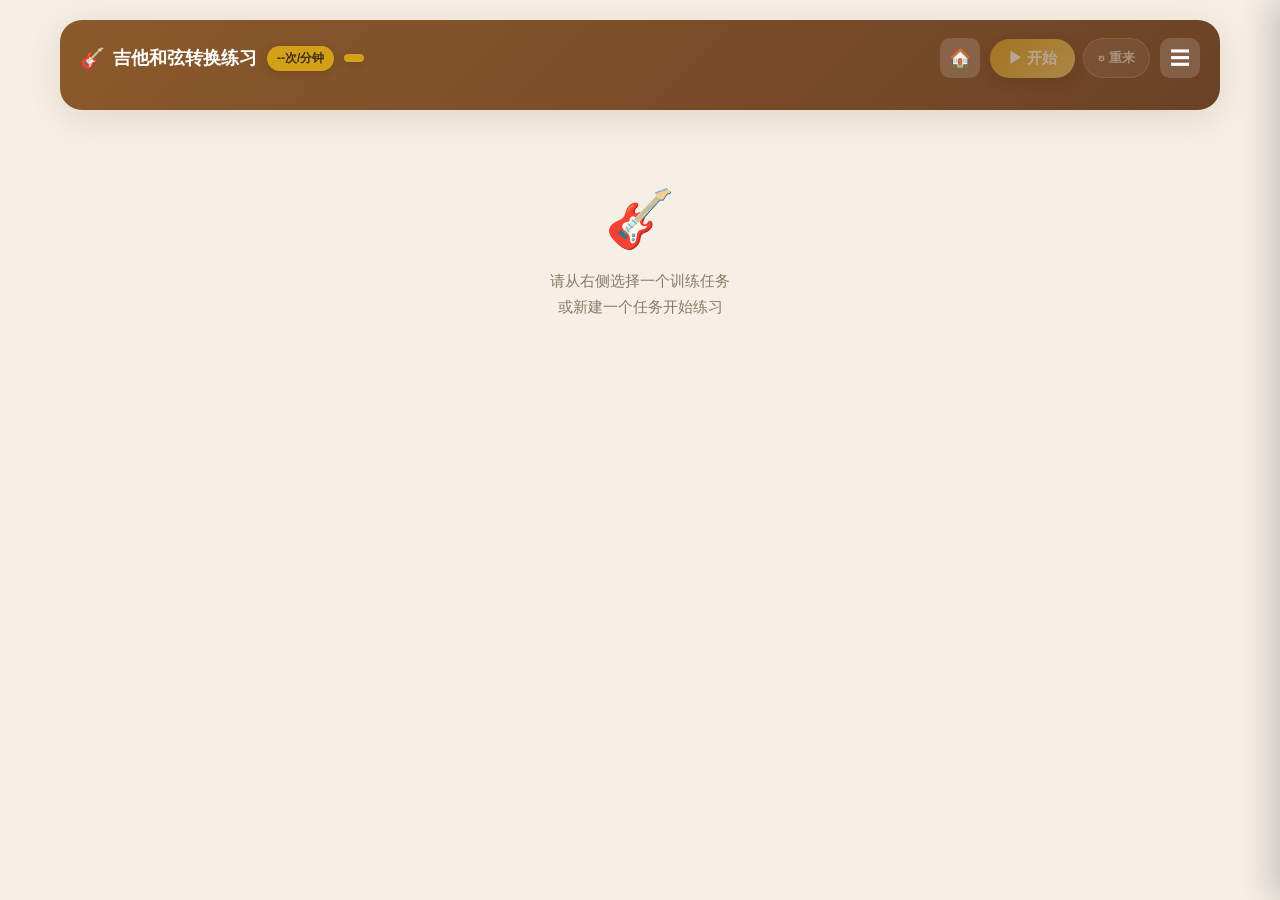
==== src/chord-switch/index.html @ 742f73fb "reconstract" ====
<!DOCTYPE html>
<html lang="zh-CN">
<head>
<meta charset="utf-8">
<meta name="viewport" content="width=device-width, initial-scale=1, maximum-scale=1, user-scalable=no, viewport-fit=cover">
<title>吉他和弦转换练习</title>
<link rel="stylesheet" href="../shared/css/common.css">
<link rel="stylesheet" href="css/style.css">
</head>
<body>
<div class="app">
  <!-- ===== 左侧主训练区 ===== -->
  <div class="main-panel">
    <!-- 导航栏 -->
    <div class="navbar">
      <div class="navbar-top">
        <div class="navbar-left">
          <div class="navbar-task-name" id="navbarTaskName">
            <span class="icon">🎸</span>
            <span class="name">吉他和弦转换练习</span>
          </div>
          <span class="speed-tag" id="speedTag">--次/分钟</span>
          <span class="speed-tag mode-tag" id="modeTag"></span>
        </div>

        <div class="navbar-actions">
          <a class="home-link" href="../index.html" title="返回首页">🏠</a>
          <div class="control-group">
            <button class="btn-start" id="startBtn" disabled>
              <span class="btn-text">▶ 开始</span>
            </button>
            <button class="btn-restart" id="restartBtn" disabled title="重新开始">↻ 重来</button>
          </div>
          <button class="hamburger" id="hamburgerBtn" title="任务列表">☰</button>
        </div>
      </div>

      <div id="previewSection">
        <div class="preview-label">转换序列</div>
        <div class="preview-list" id="previewList"></div>
      </div>

    </div>

    <!-- 内容区 -->
    <div class="content-area" id="contentArea">
      <div class="content-empty">
        <div class="big-icon">🎸</div>
        <p>请从右侧选择一个训练任务<br>或新建一个任务开始练习</p>
      </div>
    </div>
  </div>


  <!-- ===== 右侧任务面板 ===== -->
  <div class="side-panel" id="sidePanel">
    <div class="side-header">
      <h2>🎸 训练任务</h2>
      <div style="display:flex;gap:8px;align-items:center">
        <button class="btn-new" id="newTaskBtn">＋ 新建任务</button>
        <button class="btn-close-drawer" id="closeDrawerBtn">✕</button>
      </div>
    </div>
    <div class="task-list" id="taskList"></div>
    <div class="io-actions">
      <button id="exportBtn">⬇ 导出</button>
      <button id="importBtn">⬆ 导入</button>
      <input type="file" id="importFile" accept=".json" style="display:none">
    </div>
  </div>
</div>

<!-- 抽屉遮罩：点击任务栏以外区域关闭 -->
<div class="drawer-backdrop" id="drawerBackdrop"></div>

<!-- ===== 任务编辑弹窗 ===== -->
<div class="modal-overlay" id="taskModal">
  <div class="modal">
    <div class="modal-header">
      <h3 id="modalTitle">新建任务</h3>
      <button class="modal-close" id="modalClose">✕</button>
    </div>
    <div class="modal-body">
      <!-- 任务名称 -->
      <div class="form-group">
        <label class="form-label">任务名称 <span class="req">*</span></label>
        <input type="text" class="input-field" id="f-name" placeholder="例如：C大调常用和弦练习">
      </div>

      <!-- 选择和弦 -->
      <div class="form-group">
        <label class="form-label">选择和弦 <span class="req">*</span></label>
        <div class="chord-selector" id="chordSelector"></div>
        <div class="form-hint">点击和弦选择，支持按调、按三和弦/七和弦分组全选</div>
      </div>

      <!-- 转换模式 -->
      <div class="form-group">
        <label class="form-label">转换模式</label>
        <div class="radio-group">
          <label class="radio-option"><input type="radio" name="f-mode" value="sequential" checked> 顺序转换</label>
          <label class="radio-option"><input type="radio" name="f-mode" value="random"> 随机转换</label>
        </div>
      </div>


      <!-- 编排顺序 -->
      <div class="form-group hidden-field" id="orderField">
        <label class="form-label">编排顺序</label>
        <div class="order-list" id="orderList"></div>
        <div class="form-hint">使用上下箭头调整和弦切换顺序</div>
      </div>

      <!-- 转换速度 -->
      <div class="form-group">
        <label class="form-label">转换速度（次/分钟）</label>
        <input type="number" class="input-field" id="f-speed" min="1" max="300" value="60">
        <div class="form-hint">设置每分钟转换多少次和弦</div>
      </div>

      <!-- 吉他音色 -->
      <div class="form-group" id="playToneField">
        <label class="form-label">吉他音色</label>
        <div class="radio-group">
          <label class="radio-option"><input type="radio" name="f-playTone" value="nylon" checked> 尼龙弦（古典，柔和）</label>
          <label class="radio-option"><input type="radio" name="f-playTone" value="acoustic"> 民谣钢弦（明亮）</label>
          <label class="radio-option"><input type="radio" name="f-playTone" value="electric"> 电吉他（圆润）</label>
        </div>
      </div>

      <!-- 和弦播放（转换后播响所有弦） -->
      <div class="form-group">
        <label class="form-label">和弦播放（转换后播响所有弦）</label>
        <div class="radio-group">
          <label class="radio-option"><input type="radio" name="f-playChord" value="true" checked> 是</label>
          <label class="radio-option"><input type="radio" name="f-playChord" value="false"> 否</label>
        </div>
      </div>

      <!-- 和弦转换预览 -->
      <div class="form-group">
        <label class="form-label">和弦转换预览</label>
        <div class="radio-group">
          <label class="radio-option"><input type="radio" name="f-preview" value="true" checked> 是</label>
          <label class="radio-option"><input type="radio" name="f-preview" value="false"> 否</label>
        </div>
      </div>

      <!-- 预览内容 -->

      <div class="form-group hidden-field" id="previewContentField">
        <label class="form-label">预览内容</label>
        <div class="checkbox-group" id="previewContentGroup">
          <label class="checkbox-item"><input type="checkbox" value="name" checked> 名称</label>
          <label class="checkbox-item"><input type="checkbox" value="fingering"> 指法</label>
        </div>
      </div>

      <!-- 显示和弦内容 -->
      <div class="form-group">
        <label class="form-label">显示和弦内容</label>
        <div class="radio-group vertical">
          <label class="radio-option"><input type="radio" name="f-displayMode" value="simple"> 简化（调式、级数、属性、名称、组成音、根音所在弦）</label>
          <label class="radio-option"><input type="radio" name="f-displayMode" value="detail" checked> 详细</label>
        </div>
      </div>

      <!-- 选择具体内容 -->
      <div class="form-group hidden-field" id="displayContentFieldGroup">
        <label class="form-label">选择具体内容</label>
        <div class="checkbox-group vertical" id="displayContentField">
          <label class="checkbox-item"><input type="checkbox" value="basic" checked> 基本属性（调式、级数、属性、调式音阶、构成音）</label>
          <label class="checkbox-item"><input type="checkbox" value="detail" checked> 详细解析（根音、指法）</label>
          <label class="checkbox-item"><input type="checkbox" value="arpeggio" checked> 分解和弦</label>
          <label class="checkbox-item"><input type="checkbox" value="strum" checked> 扫弦节奏</label>
        </div>
      </div>


    </div>
    <div class="modal-footer">
      <button class="btn-cancel" id="modalCancel">取消</button>
      <button class="btn-save" id="modalSave">保存任务</button>
    </div>
  </div>
</div>

<!-- 提示 toast -->
<div class="toast" id="toast"></div>

<script src="../shared/js/data.js"></script>
<script src="../shared/js/audio.js"></script>
<script src="js/app.js"></script>
</body>
</html>
---- src/shared/css/common.css ----
/* ============================================================
 * 共享基础样式（主题变量 / 重置 / 通用组件）
 * 供 src/ 下所有功能页面与首页复用。
 * 从 chord-switch 原 style.css 提取，勿随意改动主题变量。
 * ============================================================ */
:root{
  --wood:#8B5A2B;--wood-dark:#6B4226;--wood-light:#A0522D;--amber:#D4A017;--amber-light:#E8C96A;
  --bg:#F5EFE6;--bg-warm:#EFE6D8;--card:#FFF8F0;--text:#3E2F1C;--text-secondary:#8A7A63;
  --green:#4C8C4A;--red:#C0392B;--shadow:0 4px 20px rgba(139,90,43,.10);--shadow-lg:0 8px 32px rgba(139,90,43,.16);
  --radius:16px;--radius-lg:22px;
}
*{box-sizing:border-box;margin:0;padding:0}
html,body{font-family:-apple-system,BlinkMacSystemFont,"PingFang SC","Hiragino Sans GB","Microsoft YaHei",sans-serif;color:var(--text);background:var(--bg);min-height:100vh;-webkit-font-smoothing:antialiased}
button{font-family:inherit;cursor:pointer;-webkit-tap-highlight-color:transparent}
input,select{font-family:inherit}


/* ===== 首页返回链接（放在各功能导航栏） ===== */
.home-link{display:flex;align-items:center;justify-content:center;width:40px;height:40px;border-radius:10px;background:rgba(255,255,255,.15);color:#fff;font-size:18px;text-decoration:none;flex-shrink:0;transition:background .2s ease}
.home-link:hover{background:rgba(255,255,255,.25)}

/* ===== 抽屉 ===== */
.drawer-backdrop{position:fixed;inset:0;background:rgba(62,47,28,.35);z-index:99;opacity:0;pointer-events:none;transition:opacity .3s ease}
.drawer-backdrop.show{opacity:1;pointer-events:auto}
.side-panel{position:fixed;top:0;right:0;bottom:0;width:340px;background:var(--bg);box-shadow:-8px 0 32px rgba(0,0,0,.2);padding:16px;transform:translateX(100%);transition:transform .3s ease;z-index:100;overflow-y:auto;display:flex;flex-direction:column;gap:16px}
.side-panel.open{transform:translateX(0)}
@media(max-width:600px){.side-panel{width:85%;max-width:340px}}
.side-header{display:flex;align-items:center;justify-content:space-between;gap:8px}
.side-header h2{font-size:18px;font-weight:800;color:var(--wood-dark);display:flex;align-items:center;gap:8px}
.btn-new{background:var(--wood);color:#fff;border:none;border-radius:10px;padding:8px 14px;font-size:14px;font-weight:700;display:flex;align-items:center;gap:4px;transition:all .2s ease}
.btn-new:hover{background:var(--wood-dark)}
.btn-close-drawer{display:flex;background:var(--bg-warm);border:1px solid rgba(139,90,43,.15);color:var(--text);width:36px;height:36px;border-radius:10px;font-size:18px;align-items:center;justify-content:center}
.btn-close-drawer:hover{background:var(--wood);color:#fff}

/* ===== 弹窗 ===== */
.modal-overlay{position:fixed;top:0;left:0;right:0;bottom:0;background:rgba(62,47,28,.5);z-index:200;display:none;align-items:center;justify-content:center;padding:16px}
.modal-overlay.open{display:flex}
.modal{background:var(--card);border-radius:var(--radius-lg);width:100%;max-width:560px;max-height:90vh;overflow-y:auto;box-shadow:var(--shadow-lg);animation:fadeInUp .3s ease}
@keyframes fadeInUp{from{opacity:0;transform:translateY(24px)}to{opacity:1;transform:translateY(0)}}
.modal-header{position:sticky;top:0;background:var(--card);padding:18px 20px;border-bottom:1px solid rgba(139,90,43,.12);display:flex;align-items:center;justify-content:space-between;z-index:2}
.modal-header h3{font-size:18px;font-weight:800;color:var(--wood-dark)}
.modal-close{background:var(--bg-warm);border:none;border-radius:8px;width:32px;height:32px;font-size:16px;color:var(--text-secondary)}
.modal-body{padding:20px}
.modal-footer{position:sticky;bottom:0;background:var(--card);padding:16px 20px;border-top:1px solid rgba(139,90,43,.12);display:flex;gap:12px}
.modal-footer button{flex:1;padding:12px;border-radius:12px;font-size:15px;font-weight:700;border:none}
.btn-save{background:var(--wood);color:#fff}
.btn-save:hover{background:var(--wood-dark)}
.btn-cancel{background:var(--bg-warm);color:var(--text);border:1px solid rgba(139,90,43,.15)!important}

/* ===== 表单 ===== */
.form-group{margin-bottom:18px}
.form-label{display:block;font-size:14px;font-weight:700;color:var(--text);margin-bottom:8px}
.form-label .req{color:var(--red)}
.form-hint{font-size:12px;color:var(--text-secondary);margin-top:4px;line-height:1.5}
.input-field{width:100%;padding:12px 14px;font-size:15px;font-weight:500;color:var(--text);background:var(--bg);border:2px solid #E8E0D2;border-radius:12px;outline:none;transition:border-color .2s ease,box-shadow .2s ease}
.input-field:focus{border-color:var(--wood-light);box-shadow:0 0 0 3px rgba(139,90,43,.1)}
.radio-group{display:flex;gap:16px}
.radio-group.vertical{flex-direction:column;gap:10px}
.radio-option{display:flex;align-items:center;gap:6px;cursor:pointer;font-size:14px}
.radio-option input{accent-color:var(--wood);width:16px;height:16px}
.checkbox-group{display:flex;flex-wrap:wrap;gap:8px}
.checkbox-group.vertical{flex-direction:column;align-items:stretch}
.checkbox-group.vertical .checkbox-item{width:100%}
.checkbox-item{display:flex;align-items:center;gap:6px;background:var(--bg-warm);border:1px solid rgba(139,90,43,.15);border-radius:8px;padding:8px 12px;font-size:13px;font-weight:600;cursor:pointer;user-select:none}
.checkbox-item input{accent-color:var(--wood);width:15px;height:15px}
.checkbox-item.checked{background:var(--wood);color:#fff;border-color:var(--wood)}
.checkbox-item.checked input{accent-color:#fff}

/* ===== 通用工具类 ===== */
.hidden-field{display:none}

/* ===== Toast ===== */
.toast{position:fixed;top:20px;left:50%;transform:translateX(-50%);background:var(--wood-dark);color:#fff;padding:12px 20px;border-radius:12px;font-size:14px;font-weight:600;box-shadow:var(--shadow-lg);z-index:300;opacity:0;transition:opacity .3s ease;pointer-events:none;max-width:90%;text-align:center}
.toast.show{opacity:1}
.toast.error{background:var(--red)}
---- src/chord-switch/css/style.css ----
/* ============================================================
 * 吉他和弦转换练习 - 功能专用样式
 * （主题变量 / 重置 / 通用组件见 ../shared/css/common.css）
 * ============================================================ */

.app{max-width:1200px;margin:0 auto;min-height:100vh;display:flex;gap:20px;padding:20px}
@media(max-width:900px){.app{padding:12px;gap:12px}}
.main-panel{flex:1;min-width:0;display:flex;flex-direction:column;gap:16px}
@media(max-width:900px){.main-panel{width:100%}}
.panel{background:var(--card);border-radius:var(--radius-lg);box-shadow:var(--shadow);border:1px solid rgba(139,90,43,.12);padding:20px}
.panel-title{font-size:15px;font-weight:700;color:var(--wood-dark);display:flex;align-items:center;gap:8px;margin-bottom:14px}
.panel-title .dot{width:8px;height:8px;background:var(--amber);border-radius:50%;flex-shrink:0}
.navbar{background:linear-gradient(135deg,var(--wood) 0%,var(--wood-dark) 100%);border-radius:var(--radius-lg);padding:18px 20px;color:#fff;box-shadow:var(--shadow-lg)}
.navbar-top{display:flex;align-items:center;justify-content:space-between;gap:12px;margin-bottom:14px;flex-wrap:wrap}
.navbar-left{display:flex;align-items:center;gap:10px;min-width:0;flex:1}
.navbar-task-name{font-size:18px;font-weight:800;display:flex;align-items:center;gap:8px;min-width:0;overflow:hidden;text-overflow:ellipsis;white-space:nowrap}
.navbar-task-name .icon{font-size:20px}
.navbar-task-name .name{overflow:hidden;text-overflow:ellipsis;white-space:nowrap}
.navbar-actions{display:flex;align-items:center;gap:10px;flex-shrink:0}
/* 转换速度 tag 标签 */
.speed-tag{flex-shrink:0;background:var(--amber);color:#3E2F1C;font-size:12px;font-weight:800;padding:4px 10px;border-radius:999px;white-space:nowrap;box-shadow:0 2px 8px rgba(0,0,0,.15)}

.hamburger{display:flex;background:rgba(255,255,255,.15);border:none;color:#fff;width:40px;height:40px;border-radius:10px;font-size:20px;align-items:center;justify-content:center;flex-shrink:0}
.hamburger:hover{background:rgba(255,255,255,.25)}


.preview-label{font-size:12px;color:rgba(255,255,255,.7);margin-bottom:8px;font-weight:600}
.preview-list{display:flex;gap:8px;overflow-x:auto;padding-bottom:4px;cursor:grab;touch-action:pan-y;user-select:none}
.preview-list.dragging{cursor:grabbing}
.preview-list::-webkit-scrollbar{height:4px}
.preview-list::-webkit-scrollbar-thumb{background:rgba(255,255,255,.3);border-radius:4px}
.preview-item{flex-shrink:0;background:rgba(255,255,255,.12);border:2px solid transparent;border-radius:12px;padding:8px 10px;text-align:center;min-width:56px;transition:all .2s ease;cursor:pointer}
.preview-item:hover:not(.active){border-color:rgba(255,255,255,.45);transform:translateY(-1px)}
.preview-item.active{background:var(--amber);border-color:#fff;color:#3E2F1C}
.preview-item .p-name{font-size:15px;font-weight:800}
.preview-item .p-finger{font-size:11px;color:rgba(255,255,255,.85);margin-top:2px;font-family:monospace}
.preview-item.active .p-finger{color:#3E2F1C}
/* 预览项内的和弦图（缩小显示） */
.preview-item .p-finger .chord-diagram{width:64px;background:rgba(255,255,255,.15);border-color:rgba(255,255,255,.25);padding:2px}
.preview-item .p-finger .chord-diagram .cd-nut{stroke:currentColor;stroke-width:3}
.preview-item .p-finger .chord-diagram .cd-fret{stroke:currentColor;stroke-width:1}
.preview-item .p-finger .chord-diagram .cd-string{stroke:currentColor;stroke-width:1}
.preview-item .p-finger .chord-diagram .cd-dot{fill:currentColor;stroke:currentColor}
.preview-item .p-finger .chord-diagram .cd-finger{font-size:6px;fill:var(--wood-dark)}
.preview-item .p-finger .chord-diagram .cd-xo{font-size:8px}
.content-area{flex:1;display:flex;flex-direction:column;gap:16px}
.content-empty{text-align:center;padding:60px 20px;color:var(--text-secondary)}
.content-empty .big-icon{font-size:56px;margin-bottom:16px}
.content-empty p{font-size:15px;line-height:1.7}
/* ===== 简化模式卡片（居中放大 · 精致排版） ===== */
.simple-card{position:relative;background:linear-gradient(160deg,var(--wood-light) 0%,var(--wood) 48%,var(--wood-dark) 100%);border-radius:28px;color:#fff;box-shadow:0 18px 44px rgba(107,66,38,.32);padding:52px 40px 40px;text-align:center;max-width:680px;margin:10px auto;width:100%;border:1px solid rgba(255,255,255,.14);overflow:hidden;isolation:isolate}
.simple-card::before{content:'🎸';position:absolute;top:16px;left:20px;font-size:26px;opacity:.4;z-index:0}
.simple-card::after{content:'';position:absolute;top:-90px;right:-70px;width:240px;height:240px;border-radius:50%;background:rgba(255,255,255,.07);z-index:0}
.simple-card>*{position:relative;z-index:1}
.simple-card .simple-name{font-size:104px;font-weight:900;line-height:1.06;letter-spacing:2px;text-shadow:0 8px 28px rgba(0,0,0,.28),0 2px 0 rgba(255,255,255,.18);margin-bottom:26px}
.simple-card .simple-name .note-acc{color:var(--amber-light)}
.simple-card .simple-name .note-suffix{font-size:.5em;font-weight:800}
.simple-card .simple-meta{display:flex;justify-content:center;gap:10px;flex-wrap:wrap;margin-bottom:26px}
.simple-card .simple-meta .tag{background:rgba(255,255,255,.16);border:1px solid rgba(255,255,255,.25);padding:7px 16px;border-radius:999px;font-size:14px;font-weight:700;backdrop-filter:blur(4px)}
.simple-card .simple-divider{width:72px;height:2px;background:rgba(255,255,255,.3);margin:0 auto 24px;border-radius:2px}
.simple-card .simple-tones{display:flex;align-items:center;justify-content:center;gap:12px;flex-wrap:wrap;margin-bottom:18px}
.simple-card .simple-tones .st-label{font-size:13px;font-weight:700;color:rgba(255,255,255,.85)}
.simple-card .st-chips{display:flex;gap:8px;flex-wrap:wrap;justify-content:center}
.simple-card .st-chip{background:rgba(255,255,255,.2);border:1px solid rgba(255,255,255,.28);border-radius:10px;padding:4px 12px;font-size:17px;font-weight:800}
.simple-card .simple-root{display:inline-flex;align-items:center;gap:8px;background:rgba(0,0,0,.18);border:1px solid rgba(255,255,255,.18);border-radius:999px;padding:9px 20px;font-size:14px;font-weight:700}
.simple-card .simple-root .sr-str{color:var(--amber-light)}
.simple-card .simple-root .sr-note{color:var(--amber-light);font-weight:900;margin-left:4px}
@media(max-width:600px){.simple-card{padding:40px 20px 32px}.simple-card .simple-name{font-size:76px}}

/* ===== 基本属性卡片（顶部横向 · 左右结构） ===== */
.basic-card{background:linear-gradient(135deg,var(--wood-light) 0%,var(--wood) 100%);border-radius:var(--radius-lg);color:#fff;box-shadow:var(--shadow);padding:20px}
.basic-card .basic-layout{display:grid;grid-template-columns:200px 1fr;gap:24px;align-items:center}
.basic-card .chord-name{font-size:64px;font-weight:900;line-height:1;text-align:center;text-shadow:0 4px 16px rgba(0,0,0,.2)}
.basic-card .basic-right{display:flex;flex-direction:column;gap:10px;min-width:0}
.basic-card .basic-scale{display:flex;align-items:center;gap:12px;flex-wrap:wrap}
.basic-card .basic-tones{display:flex;align-items:center;gap:8px;flex-wrap:wrap}
.basic-card .bs-label{font-size:13px;font-weight:700;color:rgba(255,255,255,.9);white-space:nowrap}
.basic-card .scale-chips{display:flex;flex-wrap:wrap;gap:6px}
.basic-card .scale-chip{background:rgba(255,255,255,.15);border:1px solid rgba(255,255,255,.25);border-radius:8px;padding:4px 10px;font-size:13px;font-weight:600;color:#fff}
.basic-card .scale-chip.root{background:var(--amber);color:#3E2F1C;border-color:var(--amber)}
.basic-card .chord-meta{font-size:13px;color:rgba(255,255,255,.9);line-height:1.6}
.basic-card .chord-meta .tag{display:inline-block;background:rgba(255,255,255,.2);padding:2px 8px;border-radius:6px;margin-right:6px;font-weight:600}
@media(max-width:700px){.basic-card .basic-layout{grid-template-columns:1fr;gap:14px}.basic-card .chord-name{font-size:48px}}

/* ===== 详细解析 + 分解和弦 布局 ===== */
.detail-layout{display:grid;gap:16px;align-items:start}
.detail-layout.two{grid-template-columns:minmax(0,2fr) minmax(0,1fr)}
.detail-layout.single{grid-template-columns:1fr;max-width:640px;margin:0 auto;width:100%}
.dl-left{min-width:0}
.dl-right{min-width:0}
.dl-center{min-width:0}
@media(max-width:700px){.detail-layout.two{grid-template-columns:1fr}}
.info-card{background:var(--card);border-radius:var(--radius);box-shadow:var(--shadow);border:1px solid rgba(139,90,43,.12);padding:16px}
/* 详细解析卡片 */
.detail-card .detail-body{display:flex;flex-direction:column;gap:16px}
.detail-card .df-title{font-size:15px;font-weight:800;color:var(--wood-dark);flex-shrink:0}
.detail-card .df-head{display:flex;align-items:center;gap:10px;flex-wrap:wrap;margin-bottom:10px;padding-bottom:10px;border-bottom:1px dashed rgba(139,90,43,.15)}
/* 指法卡片内部两列：左=指法图+说明，右=和弦音位指板（高度并排不叠加） */
.detail-card .detail-cols{display:grid;grid-template-columns:minmax(0,1fr) minmax(0,1.1fr);gap:16px;align-items:start}
@media(max-width:700px){.detail-card .detail-cols{grid-template-columns:1fr}}
/* 分解和弦卡片 */
.arpeggio-card .arpeggio-list{display:flex;flex-direction:column;gap:10px}

.tone-chip{display:inline-flex;align-items:center;gap:5px;background:var(--bg-warm);border:1px solid rgba(139,90,43,.18);border-radius:999px;padding:3px 10px}
.tone-chip .t-note{font-size:14px;font-weight:800;color:var(--wood-dark)}
.tone-chip .t-num{font-size:11px;color:var(--text-secondary)}
.root-display{display:flex;align-items:center;gap:14px}
.root-note{width:52px;height:52px;background:linear-gradient(135deg,var(--amber) 0%,var(--amber-light) 100%);border-radius:50%;display:flex;align-items:center;justify-content:center;font-size:22px;font-weight:900;color:#3E2F1C;box-shadow:0 4px 12px rgba(212,160,23,.3);flex-shrink:0}
.root-info{font-size:14px;line-height:1.6;flex:1;min-width:0}
.root-info .strong{font-weight:800;color:var(--wood-dark)}
/* ===== 和弦音位指板（根音区，固定 0-8 品） ===== */
.rf-board{width:100%;max-width:280px;display:block;margin:0 auto;background:var(--bg-warm);border:1px solid rgba(139,90,43,.15);border-radius:12px;padding:6px 8px}
.rf-string{stroke:var(--wood);stroke-linecap:round}
.rf-string.root{stroke:var(--amber);filter:drop-shadow(0 0 2px rgba(212,160,23,.7))}
.rf-string.muted{stroke:rgba(138,122,99,.5)}
.rf-nut{stroke:var(--wood-dark);stroke-width:4}
.rf-fret{stroke:rgba(139,90,43,.25);stroke-width:1.2}
.rf-note{font-size:12px;font-weight:400;fill:var(--text-secondary)}
.rf-note.tone{font-weight:800;fill:var(--wood-dark)}
.rf-note.root{font-weight:900;fill:#3E2F1C}
.rf-acc{font-size:.72em}
.rf-rootbadge{fill:var(--amber);stroke:var(--wood-dark);stroke-width:1}
.rf-tonebadge{fill:rgba(212,160,23,.16);stroke:var(--amber);stroke-width:1.2}
.rf-range{fill:rgba(212,160,23,.10);stroke:var(--amber);stroke-width:1.5;rx:8}
.rf-x{font-size:13px;font-weight:700;fill:rgba(138,122,99,.6)}
.rf-fretnum{font-size:10px;font-weight:700;fill:var(--text-secondary)}
.rf-strlabel{font-size:11px;font-weight:700;fill:var(--text-secondary)}
.rf-strlabel.root{fill:var(--wood-dark);font-weight:900}
.tag[title]{cursor:help}
.simple-card [title]{cursor:help}
.tone-chip[title]{cursor:help}
/* 指法卡片右列：和弦音位（根音） */
.fingering-root .fr-title{font-size:15px;font-weight:800;color:var(--wood-dark);margin-bottom:12px;display:flex;align-items:center;gap:6px}


.fingering-wrap{display:flex;gap:20px;align-items:flex-start;flex-wrap:wrap}
.fingering-num{font-family:monospace;font-size:14px;font-weight:700;color:var(--wood-dark);background:var(--bg-warm);padding:6px 10px;border-radius:8px;border:1px solid rgba(139,90,43,.15)}
.fingering-num .muted{color:var(--text-secondary);font-weight:400}

/* ===== 标准和弦图（SVG） ===== */
.chord-diagram{width:150px;height:auto;flex-shrink:0;background:var(--bg-warm);border:1px solid rgba(139,90,43,.15);border-radius:12px;padding:4px}
.chord-diagram .cd-name{font-size:13px;font-weight:800;fill:var(--wood-dark)}
.chord-diagram .cd-nut{stroke:var(--wood-dark);stroke-width:4}
.chord-diagram .cd-fret{stroke:var(--wood-dark);stroke-width:1.5}
.chord-diagram .cd-string{stroke:var(--wood-dark);stroke-width:1.2}
.chord-diagram .cd-dot{fill:var(--wood);stroke:var(--wood-dark);stroke-width:1}
.chord-diagram .cd-finger{font-size:9px;font-weight:700;fill:#fff;text-anchor:middle}
.chord-diagram .cd-xo{font-size:13px;font-weight:700}
.chord-diagram .cd-x{fill:var(--red)}
.chord-diagram .cd-o{fill:var(--green)}
.chord-diagram .cd-fretnum{font-size:10px;font-weight:700;fill:var(--text-secondary)}
.chord-diagram .cd-acc{font-size:.8em}
.chord-diagram .cd-suffix{font-size:.72em}
/* 1弦→6弦 方向箭头与弦名标注 */
.chord-diagram .cd-arrow{stroke:var(--text-secondary);stroke-width:1.2;fill:none}
.chord-diagram .cd-arrow-head{fill:var(--text-secondary)}
.chord-diagram .cd-stringtag{font-size:9px;font-weight:600;fill:var(--text-secondary)}
/* 预览缩略图隐藏箭头/品号/弦名标注，避免小图杂乱 */
.preview-item .chord-diagram .cd-arrow,
.preview-item .chord-diagram .cd-arrow-head,
.preview-item .chord-diagram .cd-stringtag,
.preview-item .chord-diagram .cd-fretnum{display:none}
/* 音名/和弦名中的升降号：位于基础字母左上角，不放在右边 */
.note-w{position:relative;display:inline-block;white-space:nowrap}
.note-acc{position:absolute;left:-.5em;top:-.38em;font-size:.8em;font-weight:700;line-height:1;pointer-events:none}
.basic-card .chord-name .note-suffix{font-size:.55em;font-weight:800}
.fingering-legend{display:flex;flex-direction:column;gap:6px;font-size:12px;color:var(--text);line-height:1.5;padding-top:2px}
.fingering-legend .fl-title{font-size:13px;font-weight:800;color:var(--wood-dark);margin-bottom:2px}
.fingering-legend .fl-row{display:flex;align-items:center;gap:6px}
.fingering-legend .fl-sym{display:inline-flex;align-items:center;justify-content:center;min-width:18px;height:18px;border-radius:50%;font-size:11px;font-weight:700;background:var(--bg-warm);border:1px solid rgba(139,90,43,.2)}
.fingering-legend .fl-sym.cd-x{color:var(--red);background:transparent;border:none;font-size:13px}
.fingering-legend .fl-sym.cd-o{color:var(--green);background:transparent;border:none;font-size:13px}
.fingering-legend .fl-sym.cd-dot-s{color:var(--wood);background:transparent;border:none;font-size:13px}
.fingering-legend .fl-text{font-family:monospace;font-size:12px;color:var(--text-secondary);margin-top:4px;background:var(--bg-warm);padding:4px 8px;border-radius:6px;display:inline-block}

.arpeggio-list{display:flex;flex-direction:column;gap:10px}
.arpeggio-item{border:1px solid rgba(139,90,43,.15);border-radius:10px;padding:10px 12px;background:var(--bg-warm)}
.arpeggio-item .a-head{display:flex;align-items:center;justify-content:space-between;gap:8px;margin-bottom:6px}
.arpeggio-item .a-name{font-size:14px;font-weight:800;color:var(--wood-dark)}
.arpeggio-item .a-desc{font-size:12px;color:var(--text-secondary);line-height:1.5}
/* ===== 扫弦节奏卡片 ===== */
.strum-card .strum-legend{display:flex;flex-wrap:wrap;gap:16px;align-items:center;font-size:12px;color:var(--text-secondary);padding:6px 2px 2px}
.strum-legend .lg-item{display:flex;align-items:center;gap:6px}
.strum-legend .lg-sym{display:inline-flex}
.strum-legend .lg-sym .strum-arrow{width:13px;height:18px;color:var(--wood-dark)}
.strum-legend .lg-sym.lg-up .strum-arrow{color:var(--amber)}
.strum-card .strum-list{display:flex;flex-direction:column;gap:10px;margin-top:8px}
.strum-pattern{display:flex;align-items:center;gap:18px;flex-wrap:wrap;background:var(--bg-warm);border:1px solid rgba(139,90,43,.14);border-radius:14px;padding:12px 16px;box-shadow:0 2px 8px rgba(139,90,43,.05);transition:border-color .2s ease,box-shadow .2s ease}
.strum-pattern:hover{border-color:rgba(139,90,43,.28);box-shadow:0 4px 14px rgba(139,90,43,.1)}
.strum-pattern .strum-play{width:40px;height:40px;border-radius:50%;padding:0;display:flex;align-items:center;justify-content:center;font-size:15px;color:#fff;background:linear-gradient(135deg,var(--wood) 0%,var(--wood-dark) 100%);box-shadow:0 3px 10px rgba(107,66,38,.35);transition:all .2s ease}
.strum-pattern .strum-play:hover{transform:scale(1.08);box-shadow:0 5px 14px rgba(107,66,38,.45)}
.strum-pattern .strum-play.playing{background:linear-gradient(135deg,var(--amber) 0%,var(--amber-light) 100%);color:#3E2F1C}
.strum-pattern .sp-info{min-width:150px}
.strum-pattern .sp-name{font-size:15px;font-weight:800;color:var(--wood-dark)}
.strum-pattern .sp-desc{font-size:12px;color:var(--text-secondary);margin-top:2px;line-height:1.4}
.strum-grid{display:flex;gap:8px;flex:1;min-width:0;justify-content:center}
.strum-beat{display:flex;flex-direction:column;align-items:center;gap:5px}
.strum-beats{display:flex;width:124px;height:38px;background:linear-gradient(180deg,#fff 0%,var(--bg-warm) 100%);border:1px solid rgba(139,90,43,.18);border-radius:10px;overflow:hidden;box-shadow:inset 0 1px 3px rgba(139,90,43,.08)}
.strum-beat-label{font-size:11px;font-weight:800;color:var(--wood-dark);line-height:1}
.strum-cell{flex:1;display:flex;align-items:center;justify-content:center;position:relative;transition:all .18s ease}
.strum-cell + .strum-cell{border-left:1px dashed rgba(139,90,43,.16)}
.strum-cell.down{background:rgba(139,90,43,.12);color:var(--wood-dark)}
.strum-cell.up{background:rgba(212,160,23,.15);color:#b8860b}
.strum-cell.strong{box-shadow:inset 0 3px 0 rgba(139,90,43,.28)}
.strum-cell .strum-arrow{width:15px;height:26px;display:block}
.rest-tick{width:2px;height:12px;border-radius:2px;background:rgba(139,90,43,.3)}
.strum-cell.active{background:var(--green)!important;color:#fff!important;box-shadow:inset 0 0 0 2px #fff,0 3px 10px rgba(76,140,74,.45)}
.strum-cell.active .strum-arrow{animation:strumBounce .25s ease}
.strum-cell.up.active .strum-arrow{animation:strumBounceUp .25s ease}
@keyframes strumBounce{0%{transform:translateY(4px)}50%{transform:translateY(-2px)}100%{transform:translateY(0)}}
@keyframes strumBounceUp{0%{transform:translateY(-4px)}50%{transform:translateY(2px)}100%{transform:translateY(0)}}
@media(max-width:900px){.strum-pattern{flex-direction:column;align-items:flex-start}.strum-grid{width:100%;justify-content:flex-start;overflow-x:auto;padding-bottom:4px}}
@media(max-width:700px){.strum-cell{width:26px}}
.play-btn{background:var(--wood);color:#fff;border:none;border-radius:8px;padding:6px 12px;font-size:13px;font-weight:700;display:flex;align-items:center;gap:4px;transition:all .2s ease;flex-shrink:0}
.play-btn:hover{background:var(--wood-dark)}
.play-btn.playing{background:var(--amber);color:#3E2F1C}
.control-group{display:flex;gap:8px;align-items:center;flex-shrink:0}
.btn-start{padding:10px 18px;font-size:15px;font-weight:800;color:#fff;background:linear-gradient(135deg,var(--amber) 0%,var(--amber-light) 100%);border:none;border-radius:999px;box-shadow:0 4px 14px rgba(0,0,0,.2);transition:all .3s ease;display:flex;align-items:center;justify-content:center;gap:6px;white-space:nowrap;flex-shrink:0}
.btn-start:hover:not(:disabled){transform:translateY(-1px);box-shadow:0 6px 18px rgba(0,0,0,.25)}
.btn-start:active:not(:disabled){transform:translateY(0)}
.btn-start:disabled{opacity:.5;cursor:not-allowed}
.btn-start.paused{background:linear-gradient(135deg,var(--wood) 0%,var(--wood-dark) 100%);color:#fff}
.btn-start.resuming{background:linear-gradient(135deg,var(--green) 0%,#3a7a38 100%);color:#fff}
.btn-restart{background:rgba(255,255,255,.16);border:1px solid rgba(255,255,255,.25);color:#fff;padding:10px 14px;font-size:13px;font-weight:700;border-radius:999px;display:flex;align-items:center;gap:4px;white-space:nowrap;transition:all .3s ease;flex-shrink:0}
.btn-restart:hover:not(:disabled){background:rgba(255,255,255,.28)}
.btn-restart:disabled{opacity:.4;cursor:not-allowed}
.task-list{display:flex;flex-direction:column;gap:10px}
.task-item{background:var(--card);border:2px solid rgba(139,90,43,.12);border-radius:var(--radius);padding:14px;cursor:pointer;transition:all .2s ease}
.task-item:hover{border-color:var(--wood-light)}
.task-item.active{border-color:var(--amber);background:#FFFDF6}
.task-item .t-head{display:flex;align-items:center;justify-content:space-between;gap:8px;margin-bottom:8px}
.task-item .t-name{font-size:15px;font-weight:800;color:var(--wood-dark);overflow:hidden;text-overflow:ellipsis;white-space:nowrap}
.task-item .t-actions{display:flex;gap:4px;flex-shrink:0}
.task-item .t-actions button{background:var(--bg-warm);border:1px solid rgba(139,90,43,.15);border-radius:8px;width:30px;height:30px;font-size:14px;color:var(--text-secondary);transition:all .2s ease}
.task-item .t-actions button:hover{background:var(--wood);color:#fff}
.task-item .t-actions button.del:hover{background:var(--red)}
.task-item .t-meta{font-size:12px;color:var(--text-secondary);line-height:1.6}
.task-item .t-meta .chips{display:flex;flex-wrap:wrap;gap:4px;margin-top:6px}
.task-item .t-meta .chip{background:var(--bg-warm);border-radius:6px;padding:2px 6px;font-size:11px;font-weight:600}
.task-empty{text-align:center;padding:40px 20px;color:var(--text-secondary);font-size:14px;line-height:1.7}
.task-empty .icon{font-size:40px;margin-bottom:10px}
.io-actions{display:flex;gap:8px}
.io-actions button{flex:1;background:var(--bg-warm);border:1px solid rgba(139,90,43,.2);border-radius:10px;padding:10px;font-size:13px;font-weight:700;color:var(--wood-dark);transition:all .2s ease}
.io-actions button:hover{background:var(--wood);color:#fff}
.chord-selector{border:1px solid rgba(139,90,43,.15);border-radius:12px;overflow:hidden}
.cs-group{border-bottom:1px solid rgba(139,90,43,.1)}
.cs-group:last-child{border-bottom:none}
.cs-group-head{display:flex;align-items:center;justify-content:space-between;padding:10px 12px;background:var(--bg-warm);cursor:pointer}
.cs-group-head .g-label{font-size:13px;font-weight:700;color:var(--wood-dark)}
.cs-group-head .g-label .g-sub{font-size:11px;color:var(--text-secondary);font-weight:400;margin-left:6px}
.cs-group-head .g-select-all{font-size:12px;color:var(--wood);font-weight:700}

/* ===== 子组（三和弦/七和弦） ===== */
.cs-subgroup{border-top:1px dashed rgba(139,90,43,.12)}
.cs-subgroup-head{display:flex;align-items:center;justify-content:space-between;padding:8px 12px 0}
.cs-subgroup-head .sg-label{font-size:12px;font-weight:700;color:var(--text-secondary)}
.cs-subgroup-head .g-select-all{font-size:12px;color:var(--wood);font-weight:700}

/* 全选按钮状态 */
.g-select-all{cursor:pointer;user-select:none;padding:2px 6px;border-radius:6px;transition:all .15s ease}
.g-select-all:hover{background:rgba(139,90,43,.1)}
.g-select-all.sg-all{color:var(--green);font-weight:800}
.g-select-all.sg-part{color:var(--amber);font-weight:800}
.g-select-all.sg-none{color:var(--text-secondary);font-weight:600}

.cs-chords{display:flex;flex-wrap:wrap;gap:6px;padding:10px 12px}
.cs-chord{border:2px solid rgba(139,90,43,.2);background:var(--card);border-radius:8px;padding:6px 12px;font-size:14px;font-weight:700;color:var(--text);cursor:pointer;transition:all .15s ease;user-select:none}
.cs-chord.selected{background:var(--wood);border-color:var(--wood);color:#fff}
.cs-chord:hover{border-color:var(--wood-light)}
.order-list{display:flex;flex-direction:column;gap:6px}
.order-item{display:flex;align-items:center;gap:8px;background:var(--bg-warm);border:1px solid rgba(139,90,43,.15);border-radius:10px;padding:8px 10px}
.order-item .o-index{width:24px;height:24px;background:var(--wood);color:#fff;border-radius:50%;display:flex;align-items:center;justify-content:center;font-size:12px;font-weight:700;flex-shrink:0}
.order-item .o-name{flex:1;font-size:14px;font-weight:700}
.order-item .o-arrows{display:flex;gap:4px}
.order-item .o-arrows button{background:var(--card);border:1px solid rgba(139,90,43,.2);border-radius:6px;width:28px;height:28px;font-size:13px;color:var(--wood-dark)}
.order-item .o-arrows button:disabled{opacity:.3;cursor:not-allowed}
.order-empty{font-size:13px;color:var(--text-secondary);padding:8px}
@media(max-width:600px){.panel{padding:14px}.chord-hero .chord-name{font-size:32px}.navbar{padding:14px 16px}.btn-start{padding:8px 12px;font-size:13px}.btn-restart{padding:8px 10px;font-size:12px}}

/* 左侧竖条名牌（和弦名 / 所属调 / 级数，浅沙色渐变） */
.rf-strip{fill:var(--bg-warm)}
.rf-strip-line{stroke:rgba(139,90,43,.18);stroke-width:1.2}
.rf-strip-key{font-size:11px;font-weight:700;fill:var(--wood-dark)}
.rf-strip-deg{font-size:11px;font-weight:800;fill:var(--amber)}
.rf-strip-name{font-weight:900;fill:var(--wood-dark)}
.rf-strip-div{stroke:rgba(139,90,43,.28);stroke-width:1.2}
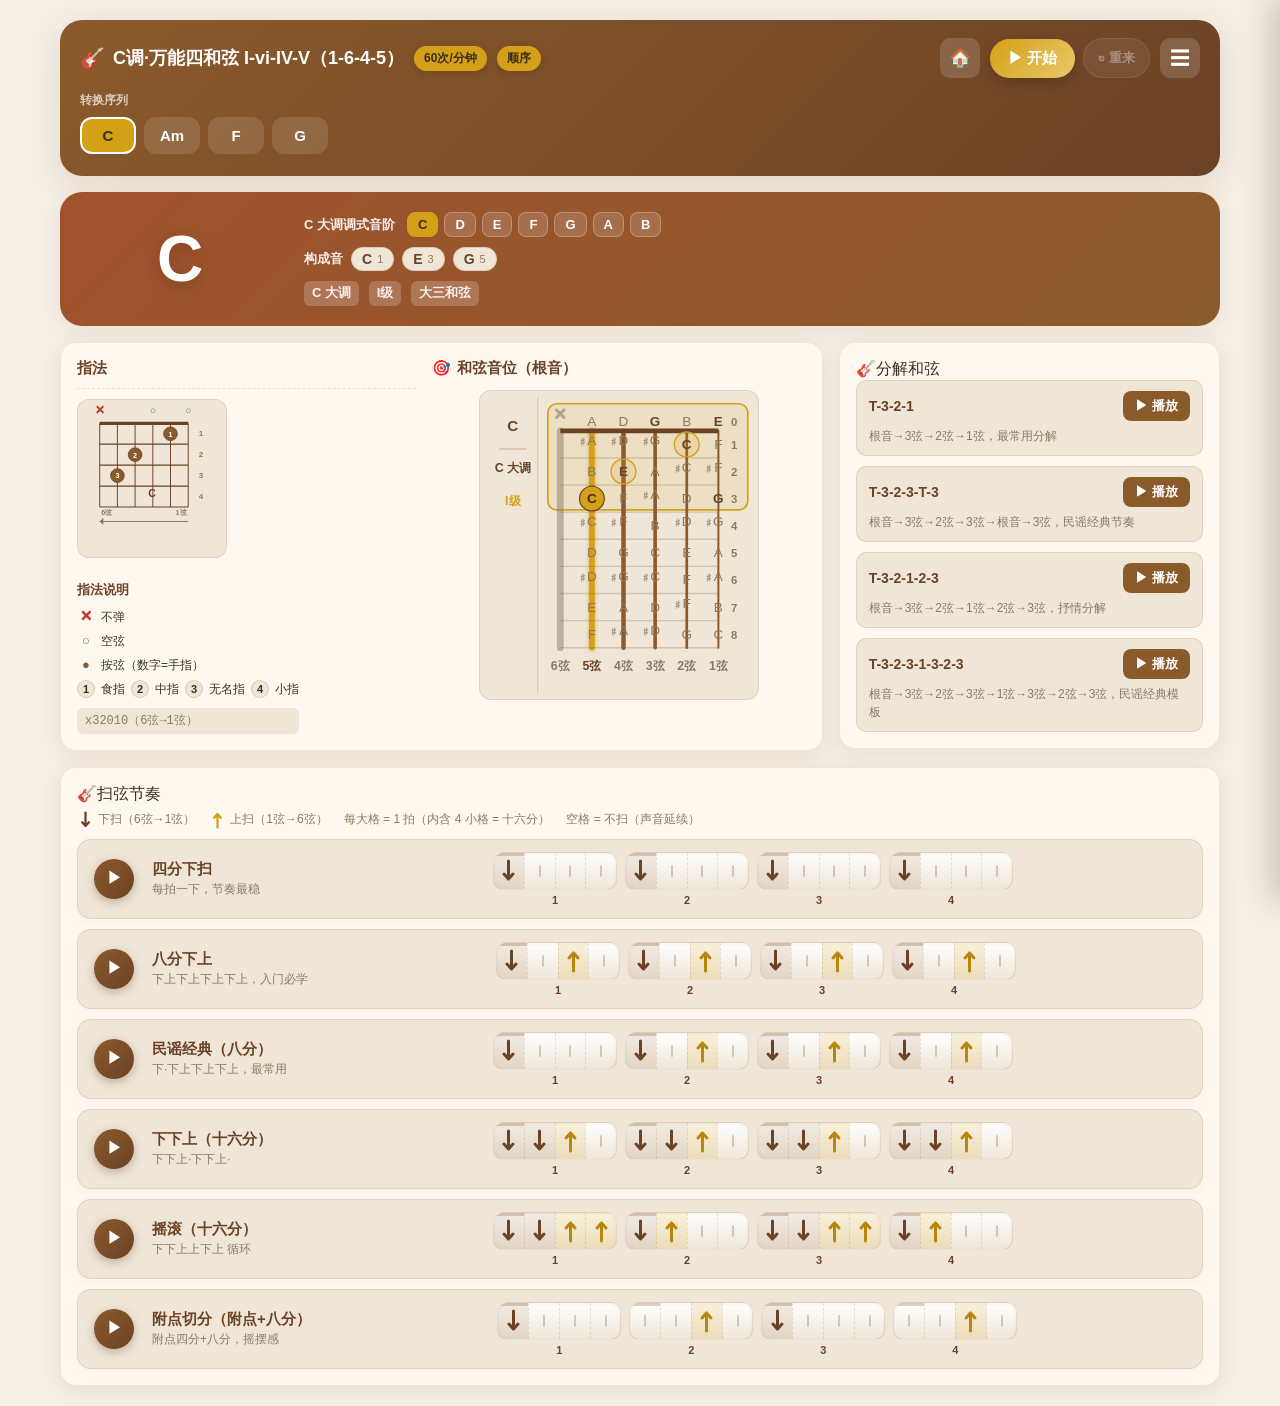
==== commit 98a05301: "feat(chord-switch): 修复随机模式每轮重复 & 预置15套民谣三和弦任务 - 随机模式：新增 buildRandomOrder，每轮重新洗牌并避开上轮末尾和弦 - startTrai" ====
--- a/src/chord-switch/index.html
+++ b/src/chord-switch/index.html
@@ -65,6 +65,7 @@
     <div class="io-actions">
       <button id="exportBtn">⬇ 导出</button>
       <button id="importBtn">⬆ 导入</button>
+      <button id="restorePresetsBtn" title="补回被删除的民谣预制任务">↺ 预制任务</button>
       <input type="file" id="importFile" accept=".json" style="display:none">
     </div>
   </div>
@@ -188,8 +189,8 @@
 <!-- 提示 toast -->
 <div class="toast" id="toast"></div>
 
-<script src="../shared/js/data.js"></script>
-<script src="../shared/js/audio.js"></script>
-<script src="js/app.js"></script>
+<script src="../shared/js/data.js?v=20251029"></script>
+<script src="../shared/js/audio.js?v=20251029"></script>
+<script src="js/app.js?v=20251029"></script>
 </body>
 </html>
--- a/src/chord-switch/css/style.css
+++ b/src/chord-switch/css/style.css
@@ -225,6 +225,9 @@
 .btn-restart:hover:not(:disabled){background:rgba(255,255,255,.28)}
 .btn-restart:disabled{opacity:.4;cursor:not-allowed}
 .task-list{display:flex;flex-direction:column;gap:10px}
+.task-group-head{display:flex;align-items:center;gap:8px;margin:6px 2px 2px;font-size:13px;font-weight:800;color:var(--wood);letter-spacing:.5px}
+.task-group-head:first-child{margin-top:0}
+.task-group-head .tg-count{margin-left:auto;background:rgba(139,90,43,.12);color:var(--wood);font-size:11px;font-weight:800;padding:1px 7px;border-radius:10px}
 .task-item{background:var(--card);border:2px solid rgba(139,90,43,.12);border-radius:var(--radius);padding:14px;cursor:pointer;transition:all .2s ease}
 .task-item:hover{border-color:var(--wood-light)}
 .task-item.active{border-color:var(--amber);background:#FFFDF6}
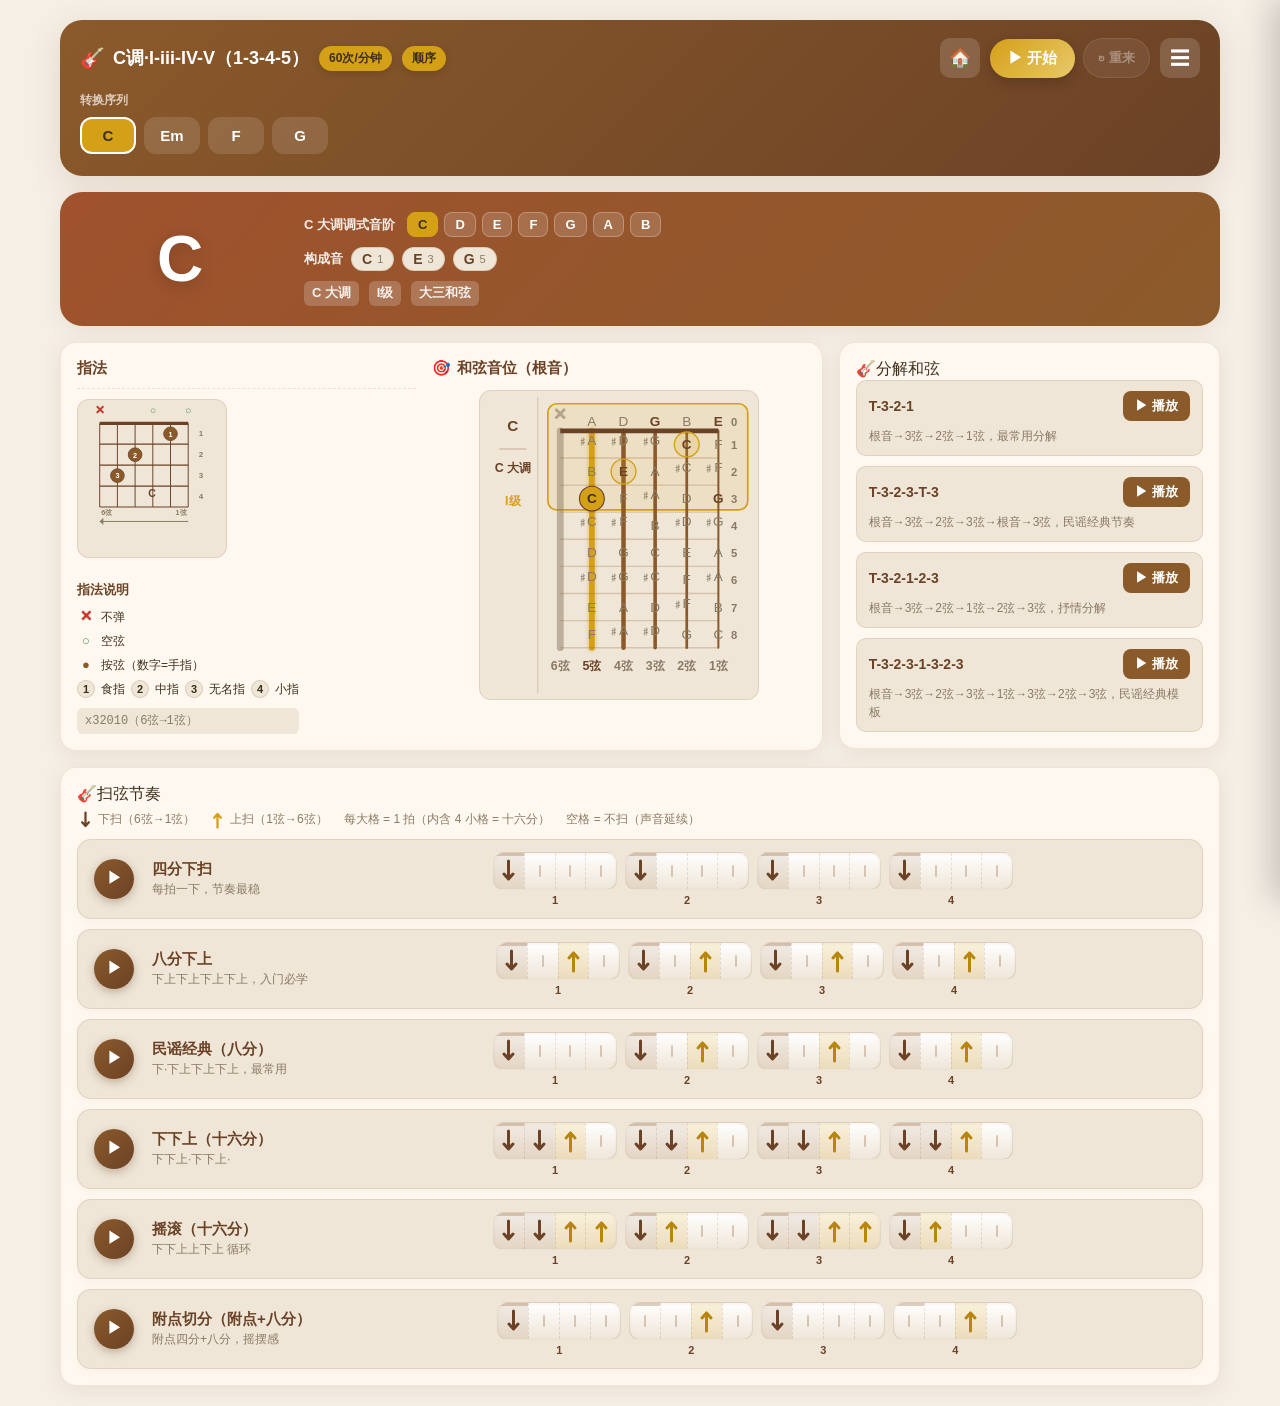
==== commit cc7f5281: "upgrade" ====
--- a/src/chord-switch/index.html
+++ b/src/chord-switch/index.html
@@ -61,11 +61,15 @@
         <button class="btn-close-drawer" id="closeDrawerBtn">✕</button>
       </div>
     </div>
+    <div class="list-tabs" id="listTabs"></div>
     <div class="task-list" id="taskList"></div>
+    <div class="config-status" id="configStatus"></div>
     <div class="io-actions">
       <button id="exportBtn">⬇ 导出</button>
       <button id="importBtn">⬆ 导入</button>
-      <button id="restorePresetsBtn" title="补回被删除的民谣预制任务">↺ 预制任务</button>
+      <button id="saveConfigBtn" title="写入 src/config/tasks.json">💾 保存配置</button>
+      <button id="loadConfigBtn" title="读取 src/config/tasks.json">📂 载入配置</button>
+      <button id="restorePresetsBtn" title="按内置预制生成完整配置并写入文件">♻️ 重置预制</button>
       <input type="file" id="importFile" accept=".json" style="display:none">
     </div>
   </div>
@@ -86,6 +90,21 @@
       <div class="form-group">
         <label class="form-label">任务名称 <span class="req">*</span></label>
         <input type="text" class="input-field" id="f-name" placeholder="例如：C大调常用和弦练习">
+      </div>
+
+      <!-- 和弦走向介绍 -->
+      <div class="form-group">
+        <label class="form-label">和弦走向介绍（可选）</label>
+        <textarea class="input-field textarea" id="f-desc" rows="3" placeholder="描述该走向的特色、使用场合、场景、风格与感情色彩等"></textarea>
+        <div class="form-hint">为空则不显示</div>
+      </div>
+
+      <!-- 加入常用 -->
+      <div class="form-group">
+        <label class="switch-row">
+          <input type="checkbox" id="f-common" checked>
+          <span>加入常用练习列表</span>
+        </label>
       </div>
 
       <!-- 选择和弦 -->
@@ -191,6 +210,7 @@
 
 <script src="../shared/js/data.js?v=20251029"></script>
 <script src="../shared/js/audio.js?v=20251029"></script>
+<script src="js/presets.js?v=20251029"></script>
 <script src="js/app.js?v=20251029"></script>
 </body>
 </html>
--- a/src/chord-switch/css/style.css
+++ b/src/chord-switch/css/style.css
@@ -287,3 +287,32 @@
 .rf-strip-deg{font-size:11px;font-weight:800;fill:var(--amber)}
 .rf-strip-name{font-weight:900;fill:var(--wood-dark)}
 .rf-strip-div{stroke:rgba(139,90,43,.28);stroke-width:1.2}
+
+/* ===== 任务面板 Tab（常用 / 仓库） ===== */
+.list-tabs{display:flex;gap:6px;margin-bottom:12px}
+.list-tabs .tab{flex:1;display:flex;align-items:center;justify-content:center;gap:6px;background:var(--bg-warm);border:2px solid rgba(139,90,43,.18);border-radius:10px;padding:9px 8px;font-size:13px;font-weight:800;color:var(--text-secondary);cursor:pointer;transition:all .2s ease}
+.list-tabs .tab:hover{border-color:var(--wood-light)}
+.list-tabs .tab.active{background:linear-gradient(135deg,var(--wood) 0%,var(--wood-dark) 100%);border-color:var(--wood-dark);color:#fff}
+.list-tabs .tab-count{background:rgba(139,90,43,.15);border-radius:999px;padding:0 7px;font-size:11px;font-weight:800;color:inherit}
+.list-tabs .tab.active .tab-count{background:rgba(255,255,255,.25)}
+
+/* ===== 任务项：常用开关 + 介绍 ===== */
+.task-item .t-actions .common-toggle{width:30px;height:30px;border-radius:8px;font-size:15px;color:var(--text-secondary);background:var(--bg-warm);border:1px solid rgba(139,90,43,.15);cursor:pointer;transition:all .2s ease}
+.task-item .t-actions .common-toggle:hover{background:var(--wood);color:#fff;border-color:var(--wood)}
+.task-item .t-actions .common-toggle.on{color:#D4A017;background:#FFF8E7;border-color:rgba(212,160,23,.45)}
+.task-item .t-actions .common-toggle.on:hover{background:var(--amber);color:#3E2F1C;border-color:var(--amber)}
+.task-item .t-desc{font-size:12px;color:var(--text-secondary);line-height:1.5;margin:0 0 6px;padding:6px 8px;background:var(--bg-warm);border-left:3px solid var(--amber);border-radius:6px}
+
+/* ===== 配置状态提示条 ===== */
+.config-status{margin:10px 0;font-size:11px;line-height:1.5;padding:6px 10px;border-radius:8px}
+.config-status.ok{background:rgba(76,140,74,.1);color:var(--green);border:1px solid rgba(76,140,74,.25)}
+.config-status.warn{background:rgba(212,160,23,.1);color:#8a6d0b;border:1px solid rgba(212,160,23,.3)}
+
+/* ===== 弹窗：介绍文本框 + 常用开关行 ===== */
+.input-field.textarea{resize:vertical;min-height:64px;line-height:1.6}
+.switch-row{display:flex;align-items:center;gap:8px;font-size:14px;font-weight:700;color:var(--wood-dark);cursor:pointer}
+.switch-row input{width:17px;height:17px;accent-color:var(--wood)}
+
+/* ===== 操作按钮区（可换行） ===== */
+.io-actions{flex-wrap:wrap}
+.io-actions button{flex:1 1 30%;min-width:80px}
